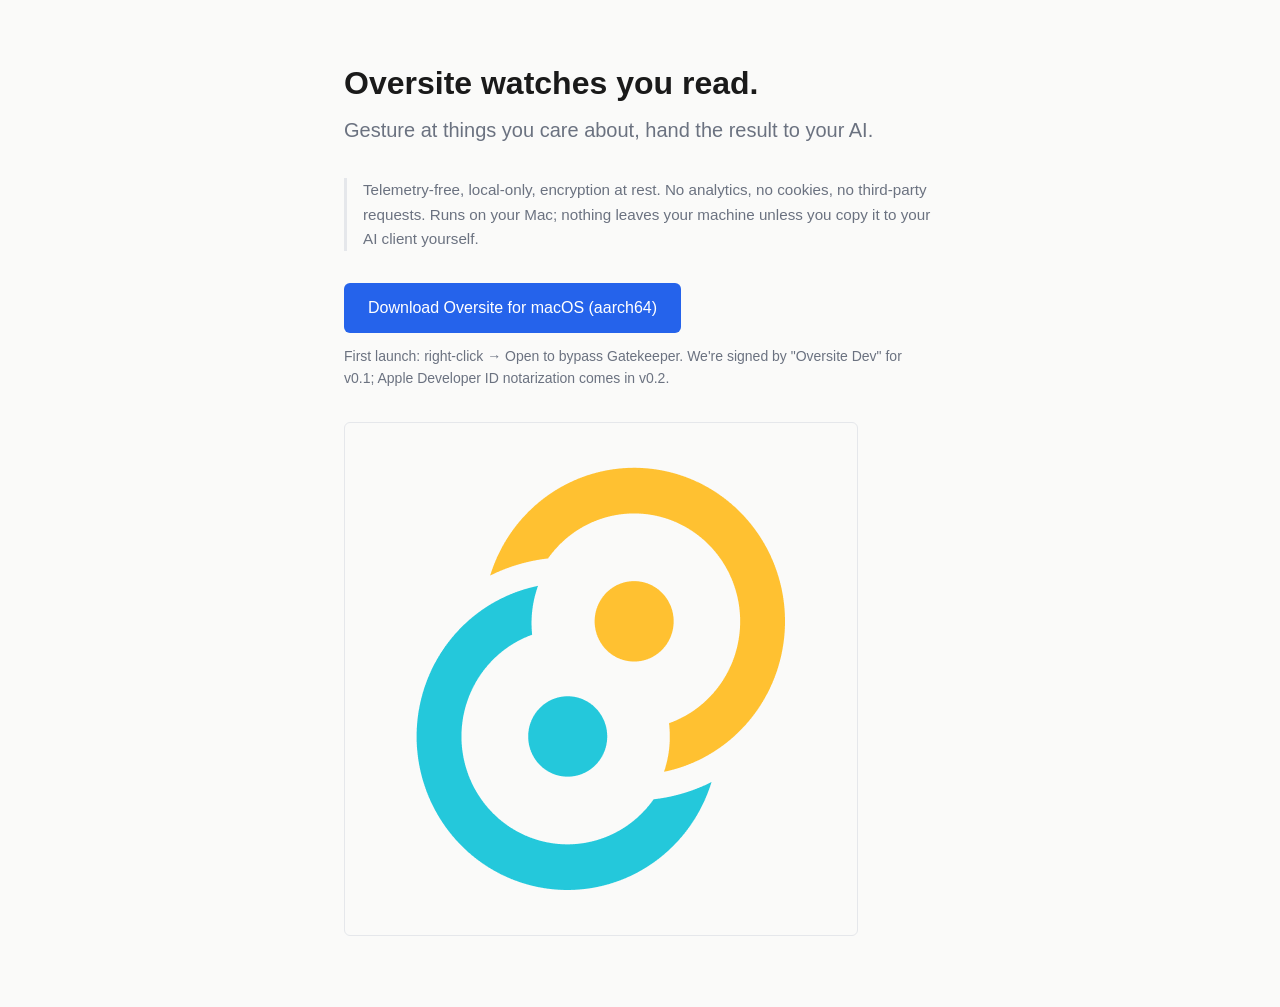
==== index.html @ 8bc9447f "feat(08-02): scaffold oversite-website static source for v0.1 launch - index.html: landing page with" ====
<!doctype html>
<html lang="en">
<head>
  <meta charset="utf-8">
  <meta name="viewport" content="width=device-width, initial-scale=1">
  <title>Oversite — gesture-driven research companion for macOS</title>
  <meta name="description" content="Oversite watches you read. Gesture at things you care about, hand the result to your AI. Local-first, telemetry-free.">
  <link rel="canonical" href="https://oversite.com/">
  <link rel="icon" href="/assets/favicon.ico">
  <link rel="apple-touch-icon" href="/assets/apple-touch-icon.png">
  <link rel="alternate" type="application/atom+xml" href="https://github.com/<OWNER>/<REPO>/releases.atom" title="Oversite releases">
  <meta property="og:title" content="Oversite">
  <meta property="og:description" content="Gesture-driven research companion for macOS. Local-first, telemetry-free.">
  <meta property="og:image" content="https://oversite.com/assets/hero.png">
  <meta property="og:url" content="https://oversite.com/">
  <meta property="og:type" content="website">
  <meta name="twitter:card" content="summary_large_image">
  <link rel="stylesheet" href="/style.css">
</head>
<body>
  <main>
    <h1>Oversite watches you read.</h1>
    <p class="lede">Gesture at things you care about, hand the result to your AI.</p>
    <p class="privacy">
      Telemetry-free, local-only, encryption at rest. No analytics, no cookies,
      no third-party requests. Runs on your Mac; nothing leaves your machine
      unless you copy it to your AI client yourself.
    </p>
    <a class="download" href="/download/Oversite-latest.dmg">Download Oversite for macOS (aarch64)</a>
    <p class="gatekeeper">
      First launch: right-click → Open to bypass Gatekeeper.
      We're signed by "Oversite Dev" for v0.1; Apple Developer ID notarization comes in v0.2.
    </p>
    <img src="/assets/hero.png" alt="Oversite dashboard showing a captured circle gesture with OCR text and DOM context">
  </main>
</body>
</html>
---- style.css ----
:root {
  --bg: #fafaf9;
  --fg: #1a1a1a;
  --accent: #2563eb;
  --muted: #6b7280;
  --border: #e5e7eb;
  --radius: 6px;
}
* { box-sizing: border-box; }
html { color-scheme: light; }
body {
  margin: 0;
  font-family: -apple-system, BlinkMacSystemFont, "Segoe UI", Roboto, sans-serif;
  font-size: 16px;
  line-height: 1.6;
  color: var(--fg);
  background: var(--bg);
  -webkit-font-smoothing: antialiased;
}
main {
  max-width: 640px;
  margin: 0 auto;
  padding: 64px 24px;
}
h1 { font-size: 2rem; line-height: 1.2; margin: 0 0 0.75rem; }
.lede { font-size: 1.25rem; color: var(--muted); margin: 0 0 2rem; }
.privacy { font-size: 0.95rem; color: var(--muted); border-left: 3px solid var(--border); padding: 0 0 0 16px; margin: 0 0 2rem; }
.download {
  display: inline-block;
  padding: 12px 24px;
  background: var(--accent);
  color: #fff;
  text-decoration: none;
  border-radius: var(--radius);
  font-weight: 500;
  transition: opacity 0.15s ease;
}
.download:hover, .download:focus { opacity: 0.9; }
.download:focus-visible { outline: 2px solid var(--fg); outline-offset: 2px; }
.gatekeeper { font-size: 0.875rem; color: var(--muted); margin: 12px 0 2rem; }
img { max-width: 100%; height: auto; border: 1px solid var(--border); border-radius: var(--radius); }
@media (prefers-reduced-motion: reduce) {
  .download { transition: none; }
}
.back {
  margin: 0 0 2rem;
  font-size: 0.875rem;
}
.back a {
  color: var(--muted);
  text-decoration: none;
}
.back a:hover { color: var(--fg); }
.prompts {
  padding-left: 1.25rem;
  margin: 1rem 0 2rem;
}
.prompts li {
  margin-bottom: 0.75rem;
}
.prompts strong {
  color: var(--fg);
}
.footer {
  font-size: 0.95rem;
  color: var(--muted);
  border-top: 1px solid var(--border);
  padding-top: 1rem;
  margin-top: 2rem;
}
a {
  color: var(--accent);
  text-decoration: underline;
  text-underline-offset: 2px;
}
a:hover { opacity: 0.8; }
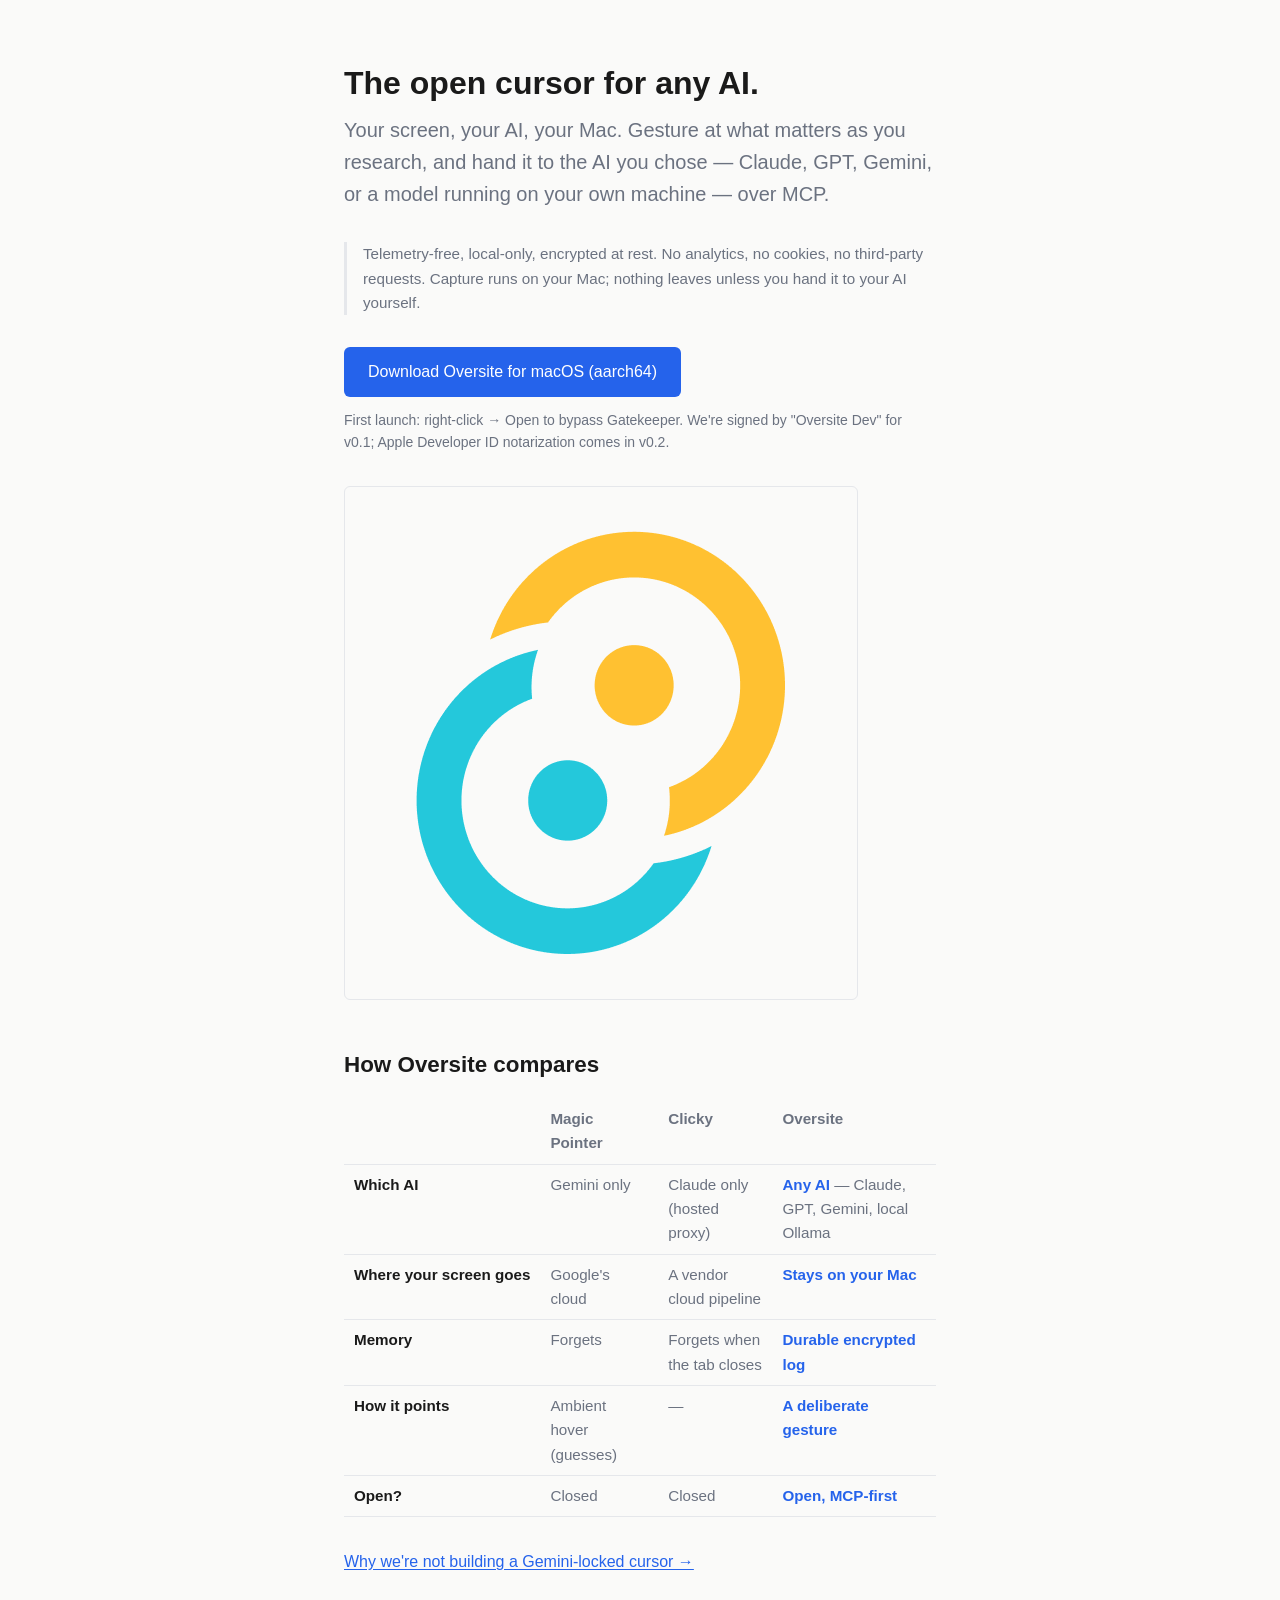
==== commit 5670703c: "positioning: open-cursor hero + comparison table + blog post Rewrites the landing hero to "The open " ====
--- a/index.html
+++ b/index.html
@@ -3,28 +3,28 @@
 <head>
   <meta charset="utf-8">
   <meta name="viewport" content="width=device-width, initial-scale=1">
-  <title>Oversite — gesture-driven research companion for macOS</title>
-  <meta name="description" content="Oversite watches you read. Gesture at things you care about, hand the result to your AI. Local-first, telemetry-free.">
-  <link rel="canonical" href="https://oversite.com/">
+  <title>Oversite — The open cursor for any AI</title>
+  <meta name="description" content="Point at what matters on your screen and hand it to the AI you chose — Claude, GPT, Gemini, or a local model — over MCP. Local-first, encrypted, telemetry-free.">
+  <link rel="canonical" href="https://overssite.com/">
   <link rel="icon" href="/assets/favicon.ico">
   <link rel="apple-touch-icon" href="/assets/apple-touch-icon.png">
-  <link rel="alternate" type="application/atom+xml" href="https://github.com/<OWNER>/<REPO>/releases.atom" title="Oversite releases">
-  <meta property="og:title" content="Oversite">
-  <meta property="og:description" content="Gesture-driven research companion for macOS. Local-first, telemetry-free.">
-  <meta property="og:image" content="https://oversite.com/assets/hero.png">
-  <meta property="og:url" content="https://oversite.com/">
+  <link rel="alternate" type="application/atom+xml" href="https://github.com/ahmedradwan210-gif/oversite-releases/releases.atom" title="Oversite releases">
+  <meta property="og:title" content="Oversite — The open cursor for any AI">
+  <meta property="og:description" content="Point at your screen, ask any AI, keep everything on your Mac. Open, local, and it remembers.">
+  <meta property="og:image" content="https://overssite.com/assets/hero.png">
+  <meta property="og:url" content="https://overssite.com/">
   <meta property="og:type" content="website">
   <meta name="twitter:card" content="summary_large_image">
   <link rel="stylesheet" href="/style.css">
 </head>
 <body>
   <main>
-    <h1>Oversite watches you read.</h1>
-    <p class="lede">Gesture at things you care about, hand the result to your AI.</p>
+    <h1>The open cursor for any AI.</h1>
+    <p class="lede">Your screen, your AI, your Mac. Gesture at what matters as you research, and hand it to the AI you chose — Claude, GPT, Gemini, or a model running on your own machine — over MCP.</p>
     <p class="privacy">
-      Telemetry-free, local-only, encryption at rest. No analytics, no cookies,
-      no third-party requests. Runs on your Mac; nothing leaves your machine
-      unless you copy it to your AI client yourself.
+      Telemetry-free, local-only, encrypted at rest. No analytics, no cookies,
+      no third-party requests. Capture runs on your Mac; nothing leaves unless
+      you hand it to your AI yourself.
     </p>
     <a class="download" href="/download/Oversite-latest.dmg">Download Oversite for macOS (aarch64)</a>
     <p class="gatekeeper">
@@ -32,6 +32,22 @@
       We're signed by "Oversite Dev" for v0.1; Apple Developer ID notarization comes in v0.2.
     </p>
     <img src="/assets/hero.png" alt="Oversite dashboard showing a captured circle gesture with OCR text and DOM context">
+
+    <h2 class="compare-h">How Oversite compares</h2>
+    <table class="compare">
+      <thead>
+        <tr><th></th><th>Magic Pointer</th><th>Clicky</th><th>Oversite</th></tr>
+      </thead>
+      <tbody>
+        <tr><th>Which AI</th><td>Gemini only</td><td>Claude only (hosted proxy)</td><td><strong>Any AI</strong> — Claude, GPT, Gemini, local Ollama</td></tr>
+        <tr><th>Where your screen goes</th><td>Google's cloud</td><td>A vendor cloud pipeline</td><td><strong>Stays on your Mac</strong></td></tr>
+        <tr><th>Memory</th><td>Forgets</td><td>Forgets when the tab closes</td><td><strong>Durable encrypted log</strong></td></tr>
+        <tr><th>How it points</th><td>Ambient hover (guesses)</td><td>—</td><td><strong>A deliberate gesture</strong></td></tr>
+        <tr><th>Open?</th><td>Closed</td><td>Closed</td><td><strong>Open, MCP-first</strong></td></tr>
+      </tbody>
+    </table>
+
+    <p class="blog-link"><a href="/blog.html">Why we're not building a Gemini-locked cursor →</a></p>
   </main>
 </body>
 </html>
--- a/style.css
+++ b/style.css
@@ -74,3 +74,25 @@
   text-underline-offset: 2px;
 }
 a:hover { opacity: 0.8; }
+.compare-h { font-size: 1.4rem; margin: 2.5rem 0 0.5rem; }
+table.compare {
+  width: 100%;
+  border-collapse: collapse;
+  margin: 1rem 0 2rem;
+  font-size: 0.95rem;
+}
+table.compare th, table.compare td {
+  text-align: left;
+  padding: 8px 10px;
+  border-bottom: 1px solid var(--border);
+  vertical-align: top;
+}
+table.compare thead th { color: var(--muted); font-weight: 600; }
+table.compare tbody th { font-weight: 600; color: var(--fg); white-space: nowrap; }
+table.compare td { color: var(--muted); }
+table.compare strong { color: var(--accent); font-weight: 600; }
+.blog-link { margin: 0 0 2rem; font-weight: 500; }
+@media (max-width: 480px) {
+  table.compare { font-size: 0.85rem; }
+  table.compare th, table.compare td { padding: 6px 6px; }
+}
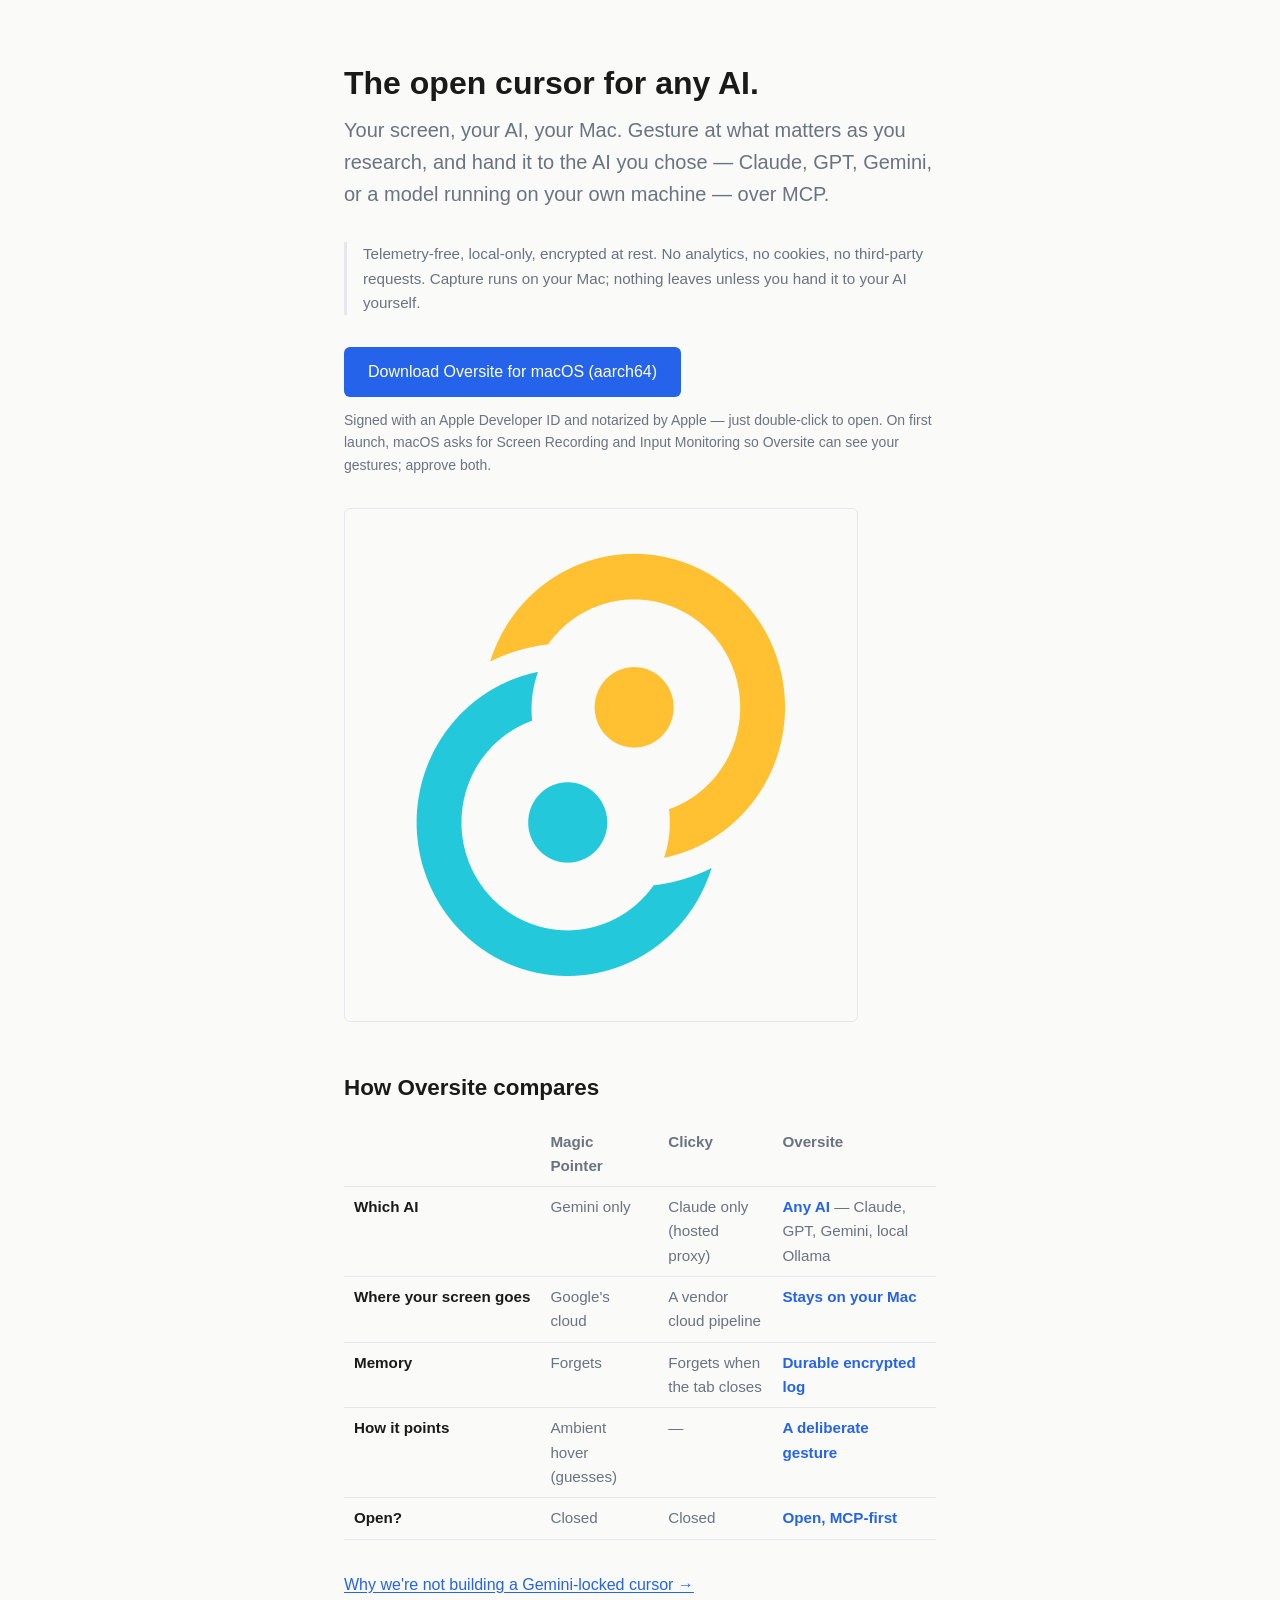
==== commit a7c9c7ab: "fix: download note — DMG is notarized, drop stale Gatekeeper-bypass copy The shipping DMG (overssite" ====
--- a/index.html
+++ b/index.html
@@ -28,8 +28,8 @@
     </p>
     <a class="download" href="/download/Oversite-latest.dmg">Download Oversite for macOS (aarch64)</a>
     <p class="gatekeeper">
-      First launch: right-click → Open to bypass Gatekeeper.
-      We're signed by "Oversite Dev" for v0.1; Apple Developer ID notarization comes in v0.2.
+      Signed with an Apple Developer ID and notarized by Apple — just double-click to open.
+      On first launch, macOS asks for Screen Recording and Input Monitoring so Oversite can see your gestures; approve both.
     </p>
     <img src="/assets/hero.png" alt="Oversite dashboard showing a captured circle gesture with OCR text and DOM context">
 
